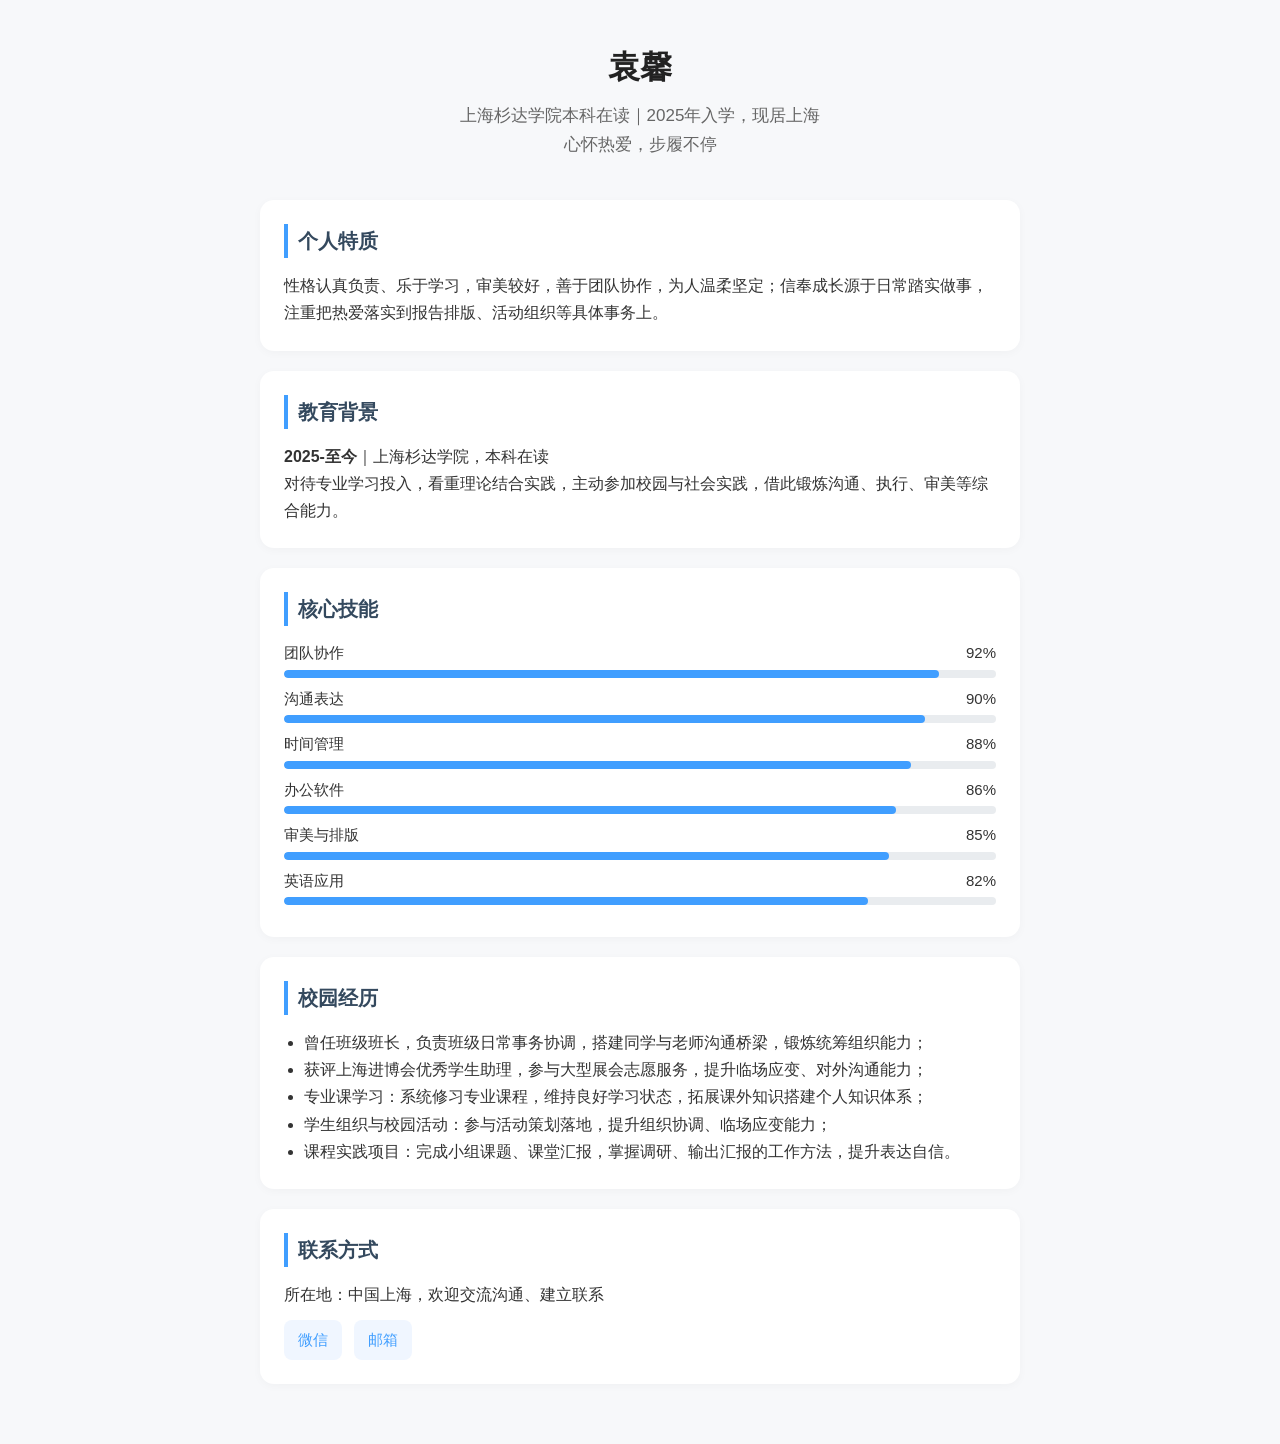
==== index.html @ 70f03233 "Add files via upload" ====
<!DOCTYPE html>
<html lang="zh-CN">
<head>
    <meta charset="UTF-8">
    <meta name="viewport" content="width=device-width, initial-scale=1.0">
    <title>袁馨 | 个人主页</title>
    <style>
        *{margin:0;padding:0;box-sizing:border-box;font-family:"Microsoft Yahei",sans-serif;}
        body{background:#f7f8fa;color:#333;line-height:1.7;max-width:800px;margin:0 auto;padding:40px 20px;}
        .header{text-align:center;margin-bottom:40px;}
        h1{font-size:32px;margin-bottom:8px;color:#222;}
        .motto{color:#666;font-size:17px;}
        .section{background:#fff;padding:24px;border-radius:14px;margin-bottom:20px;box-shadow:0 2px 10px #00000008;}
        h2{font-size:20px;margin-bottom:14px;color:#34495e;border-left:4px #409eff solid;padding-left:10px;}
        .skill-bar{margin:8px 0;}
        .skill-name{display:flex;justify-content:space-between;font-size:15px;margin-bottom:4px;}
        .bar-bg{width:100%;height:8px;background:#e9ecef;border-radius:4px;overflow:hidden;}
        .bar-fill{height:100%;background:#409eff;border-radius:4px;}
        .contact{display:flex;gap:12px;margin-top:12px;flex-wrap:wrap;}
        .contact a{padding:7px 14px;background:#f0f6ff;border-radius:8px;text-decoration:none;color:#409eff;font-size:15px;}
    </style>
</head>
<body>
    <div class="header">
        <h1>袁馨</h1>
        <p class="motto">上海杉达学院本科在读｜2025年入学，现居上海</p>
        <p class="motto">心怀热爱，步履不停</p>
    </div>

    <div class="section">
        <h2>个人特质</h2>
        <p>性格认真负责、乐于学习，审美较好，善于团队协作，为人温柔坚定；信奉成长源于日常踏实做事，注重把热爱落实到报告排版、活动组织等具体事务上。</p>
    </div>

    <div class="section">
        <h2>教育背景</h2>
        <p><strong>2025‑至今</strong>｜上海杉达学院，本科在读</p>
        <p>对待专业学习投入，看重理论结合实践，主动参加校园与社会实践，借此锻炼沟通、执行、审美等综合能力。</p>
    </div>

    <div class="section">
        <h2>核心技能</h2>
        <div class="skill-bar">
            <div class="skill-name"><span>团队协作</span><span>92%</span></div>
            <div class="bar-bg"><div class="bar-fill" style="width:92%"></div></div>
        </div>
        <div class="skill-bar">
            <div class="skill-name"><span>沟通表达</span><span>90%</span></div>
            <div class="bar-bg"><div class="bar-fill" style="width:90%"></div></div>
        </div>
        <div class="skill-bar">
            <div class="skill-name"><span>时间管理</span><span>88%</span></div>
            <div class="bar-bg"><div class="bar-fill" style="width:88%"></div></div>
        </div>
        <div class="skill-bar">
            <div class="skill-name"><span>办公软件</span><span>86%</span></div>
            <div class="bar-bg"><div class="bar-fill" style="width:86%"></div></div>
        </div>
        <div class="skill-bar">
            <div class="skill-name"><span>审美与排版</span><span>85%</span></div>
            <div class="bar-bg"><div class="bar-fill" style="width:85%"></div></div>
        </div>
        <div class="skill-bar">
            <div class="skill-name"><span>英语应用</span><span>82%</span></div>
            <div class="bar-bg"><div class="bar-fill" style="width:82%"></div></div>
        </div>
    </div>

    <div class="section">
        <h2>校园经历</h2>
        <ul style="padding-left:20px;">
            <li>曾任班级班长，负责班级日常事务协调，搭建同学与老师沟通桥梁，锻炼统筹组织能力；</li>
            <li>获评上海进博会优秀学生助理，参与大型展会志愿服务，提升临场应变、对外沟通能力；</li>
            <li>专业课学习：系统修习专业课程，维持良好学习状态，拓展课外知识搭建个人知识体系；</li>
            <li>学生组织与校园活动：参与活动策划落地，提升组织协调、临场应变能力；</li>
            <li>课程实践项目：完成小组课题、课堂汇报，掌握调研、输出汇报的工作方法，提升表达自信。</li>
        </ul>
    </div>

    <div class="section">
        <h2>联系方式</h2>
        <p>所在地：中国上海，欢迎交流沟通、建立联系</p>
        <div class="contact">
            <a href="#">微信</a>
            <a href="#">邮箱</a>
        </div>
    </div>
</body>
</html>
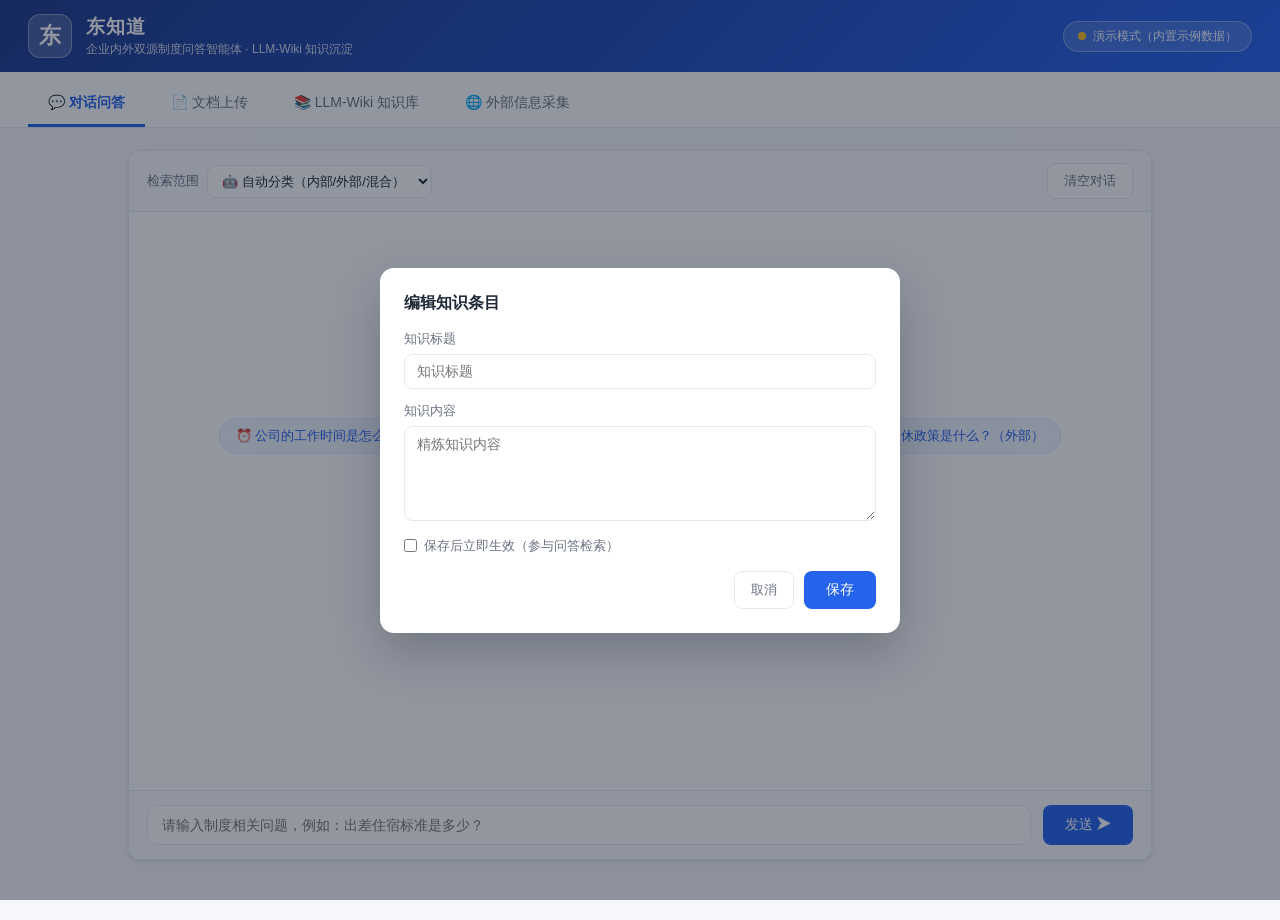
==== commit 3e2c874e: "Add Dongzhidao dual-source Q&A agent full project" ====
--- a/index.html
+++ b/index.html
@@ -1,89 +1,212 @@
 <!DOCTYPE html>
-<html lang="zh-CN">
-<head>
-    <meta charset="UTF-8">
-    <meta name="viewport" content="width=device-width, initial-scale=1.0">
-    <title>袁馨 | 个人主页</title>
-    <style>
-        *{margin:0;padding:0;box-sizing:border-box;font-family:"Microsoft Yahei",sans-serif;}
-        body{background:#f7f8fa;color:#333;line-height:1.7;max-width:800px;margin:0 auto;padding:40px 20px;}
-        .header{text-align:center;margin-bottom:40px;}
-        h1{font-size:32px;margin-bottom:8px;color:#222;}
-        .motto{color:#666;font-size:17px;}
-        .section{background:#fff;padding:24px;border-radius:14px;margin-bottom:20px;box-shadow:0 2px 10px #00000008;}
-        h2{font-size:20px;margin-bottom:14px;color:#34495e;border-left:4px #409eff solid;padding-left:10px;}
-        .skill-bar{margin:8px 0;}
-        .skill-name{display:flex;justify-content:space-between;font-size:15px;margin-bottom:4px;}
-        .bar-bg{width:100%;height:8px;background:#e9ecef;border-radius:4px;overflow:hidden;}
-        .bar-fill{height:100%;background:#409eff;border-radius:4px;}
-        .contact{display:flex;gap:12px;margin-top:12px;flex-wrap:wrap;}
-        .contact a{padding:7px 14px;background:#f0f6ff;border-radius:8px;text-decoration:none;color:#409eff;font-size:15px;}
-    </style>
+<html lang="zh-CN"><head>
+<meta charset="UTF-8">
+<meta name="viewport" content="width=device-width, initial-scale=1.0">
+<title>东知道 · 企业内外双源制度问答智能体</title>
+<link rel="stylesheet" href="css/style.css">
 </head>
 <body>
-    <div class="header">
-        <h1>袁馨</h1>
-        <p class="motto">上海杉达学院本科在读｜2025年入学，现居上海</p>
-        <p class="motto">心怀热爱，步履不停</p>
-    </div>
-
-    <div class="section">
-        <h2>个人特质</h2>
-        <p>性格认真负责、乐于学习，审美较好，善于团队协作，为人温柔坚定；信奉成长源于日常踏实做事，注重把热爱落实到报告排版、活动组织等具体事务上。</p>
-    </div>
-
-    <div class="section">
-        <h2>教育背景</h2>
-        <p><strong>2025‑至今</strong>｜上海杉达学院，本科在读</p>
-        <p>对待专业学习投入，看重理论结合实践，主动参加校园与社会实践，借此锻炼沟通、执行、审美等综合能力。</p>
-    </div>
-
-    <div class="section">
-        <h2>核心技能</h2>
-        <div class="skill-bar">
-            <div class="skill-name"><span>团队协作</span><span>92%</span></div>
-            <div class="bar-bg"><div class="bar-fill" style="width:92%"></div></div>
-        </div>
-        <div class="skill-bar">
-            <div class="skill-name"><span>沟通表达</span><span>90%</span></div>
-            <div class="bar-bg"><div class="bar-fill" style="width:90%"></div></div>
-        </div>
-        <div class="skill-bar">
-            <div class="skill-name"><span>时间管理</span><span>88%</span></div>
-            <div class="bar-bg"><div class="bar-fill" style="width:88%"></div></div>
-        </div>
-        <div class="skill-bar">
-            <div class="skill-name"><span>办公软件</span><span>86%</span></div>
-            <div class="bar-bg"><div class="bar-fill" style="width:86%"></div></div>
-        </div>
-        <div class="skill-bar">
-            <div class="skill-name"><span>审美与排版</span><span>85%</span></div>
-            <div class="bar-bg"><div class="bar-fill" style="width:85%"></div></div>
-        </div>
-        <div class="skill-bar">
-            <div class="skill-name"><span>英语应用</span><span>82%</span></div>
-            <div class="bar-bg"><div class="bar-fill" style="width:82%"></div></div>
-        </div>
-    </div>
-
-    <div class="section">
-        <h2>校园经历</h2>
-        <ul style="padding-left:20px;">
-            <li>曾任班级班长，负责班级日常事务协调，搭建同学与老师沟通桥梁，锻炼统筹组织能力；</li>
-            <li>获评上海进博会优秀学生助理，参与大型展会志愿服务，提升临场应变、对外沟通能力；</li>
-            <li>专业课学习：系统修习专业课程，维持良好学习状态，拓展课外知识搭建个人知识体系；</li>
-            <li>学生组织与校园活动：参与活动策划落地，提升组织协调、临场应变能力；</li>
-            <li>课程实践项目：完成小组课题、课堂汇报，掌握调研、输出汇报的工作方法，提升表达自信。</li>
-        </ul>
-    </div>
-
-    <div class="section">
-        <h2>联系方式</h2>
-        <p>所在地：中国上海，欢迎交流沟通、建立联系</p>
-        <div class="contact">
-            <a href="#">微信</a>
-            <a href="#">邮箱</a>
-        </div>
-    </div>
-</body>
-</html>
+
+<!-- ===================== 顶栏 ===================== -->
+<header class="topbar">
+  <div class="brand">
+    <div class="logo">东</div>
+    <div class="brand-text">
+      <h1>东知道</h1>
+      <span>企业内外双源制度问答智能体 · LLM-Wiki 知识沉淀</span>
+    </div>
+  </div>
+  <div class="mode-badge demo" id="modeBadge"><span class="dot"></span>演示模式（内置示例数据）</div>
+</header>
+
+<!-- ===================== Tab 导航 ===================== -->
+<nav class="tabs" id="tabNav">
+  <button class="tab-btn active" data-tab="chat">💬 对话问答</button>
+  <button class="tab-btn" data-tab="upload">📄 文档上传</button>
+  <button class="tab-btn" data-tab="wiki">📚 LLM-Wiki 知识库</button>
+  <button class="tab-btn" data-tab="collect">🌐 外部信息采集</button>
+</nav>
+
+<main class="layout">
+
+  <!-- ===================== Tab1 对话问答 ===================== -->
+  <section class="page active" id="page-chat">
+    <div class="chat-toolbar">
+      <div class="scope-switch">
+        <span class="label">检索范围</span>
+        <select id="chatScope">
+          <option value="auto">🤖 自动分类（内部/外部/混合）</option>
+          <option value="internal">🔒 仅内部制度库</option>
+          <option value="external">🌐 仅外部公开库</option>
+        </select>
+      </div>
+      <button class="btn-ghost" id="clearChat">清空对话</button>
+    </div>
+
+    <div class="chat-stream" id="chatStream">
+      <div class="empty-state" id="chatEmpty">
+        <div class="empty-icon">👋</div>
+        <h3>您好，我是「东知道」</h3>
+        <p>我可以回答<strong>企业内部制度</strong>与<strong>外部公开政策</strong>两类问题，所有回答均附来源溯源。</p>
+        <div class="quick-questions">
+          <button class="quick-q" data-q="公司的工作时间是怎么规定的？">⏰ 公司的工作时间是怎么规定的？</button>
+          <button class="quick-q" data-q="出差住宿报销标准是多少？">🏨 出差住宿报销标准是多少？</button>
+          <button class="quick-q" data-q="年假有几天？">🌴 年假有几天？</button>
+          <button class="quick-q" data-q="弹性退休政策是什么？">📰 弹性退休政策是什么？（外部）</button>
+          <button class="quick-q" data-q="公司对USB存储设备有什么规定？">🔐 公司对USB存储设备有什么规定？</button>
+        </div>
+      </div>
+    </div>
+
+    <div class="chat-input-bar">
+      <textarea id="chatInput" rows="1" placeholder="请输入制度相关问题，例如：出差住宿标准是多少？"></textarea>
+      <button class="btn-primary" id="sendBtn">发送 ➤</button>
+    </div>
+  </section>
+
+  <!-- ===================== Tab2 文档上传 ===================== -->
+  <section class="page" id="page-upload">
+    <div class="page-head">
+      <h2>内部制度文档上传</h2>
+      <p class="hint">支持 PDF / Word(docx) / TXT · 解析分块后存入 <strong>内部私有知识库</strong>（与外部公开库物理隔离，绝不外泄）</p>
+    </div>
+
+    <div class="dropzone" id="dropzone">
+      <div class="dz-icon">📄</div>
+      <p><strong>点击选择</strong> 或拖拽文件到此处上传</p>
+      <p class="dz-formats">.pdf　.docx　.txt　（单文件 ≤ 20MB）</p>
+      <input type="file" id="fileInput" accept=".pdf,.docx,.doc,.txt" multiple="" hidden="">
+    </div>
+
+    <div class="panel">
+      <div class="panel-head">
+        <h3>📚 内部库文档清单</h3>
+        <span class="pill" id="docCount">3 份</span>
+      </div>
+      <table class="data-table" id="docTable">
+        <thead><tr><th>文档名称</th><th>知识分块</th><th>所属库</th><th>操作</th></tr></thead>
+        <tbody id="docTbody"><tr><td>📄 考勤与休假管理制度.pdf</td><td>9 块</td><td><span class="tag internal">🔒 内部私有库</span></td><td><button class="btn-ghost btn-plain" data-del="考勤与休假管理制度.pdf">删除</button></td></tr><tr><td>📄 差旅报销管理制度.pdf</td><td>8 块</td><td><span class="tag internal">🔒 内部私有库</span></td><td><button class="btn-ghost btn-plain" data-del="差旅报销管理制度.pdf">删除</button></td></tr><tr><td>📄 信息安全管理制度.pdf</td><td>8 块</td><td><span class="tag internal">🔒 内部私有库</span></td><td><button class="btn-ghost btn-plain" data-del="信息安全管理制度.pdf">删除</button></td></tr></tbody>
+      </table>
+    </div>
+  </section>
+
+  <!-- ===================== Tab3 LLM-Wiki 知识库 ===================== -->
+  <section class="page" id="page-wiki">
+    <div class="page-head">
+      <h2>LLM-Wiki 知识库</h2>
+      <p class="hint">每轮问答自动沉淀知识条目 · <strong>待审核</strong>条目不参与检索，管理员确认<strong>生效</strong>后优先命中</p>
+    </div>
+
+    <div class="stat-cards" id="wikiStats">
+      <div class="stat-card"><span class="num" id="statTotal">2</span><span class="lbl">总条目</span></div>
+      <div class="stat-card warn"><span class="num" id="statPending">0</span><span class="lbl">待审核</span></div>
+      <div class="stat-card ok"><span class="num" id="statActive">2</span><span class="lbl">已生效</span></div>
+      <div class="stat-card"><span class="num" id="statInternal">2</span><span class="lbl">内部知识</span></div>
+      <div class="stat-card"><span class="num" id="statExternal">0</span><span class="lbl">外部知识</span></div>
+    </div>
+
+    <div class="filter-bar">
+      <div class="seg-group" id="wikiStatusFilter">
+        <button class="seg active" data-v="">全部状态</button>
+        <button class="seg" data-v="待审核">待审核</button>
+        <button class="seg" data-v="已生效">已生效</button>
+      </div>
+      <div class="seg-group" id="wikiSourceFilter">
+        <button class="seg active" data-v="">全部来源</button>
+        <button class="seg" data-v="internal">内部</button>
+        <button class="seg" data-v="external">外部</button>
+      </div>
+    </div>
+
+    <div class="wiki-list" id="wikiList"><div class="wiki-card"><div class="wiki-card-top"><h4>公司标准工作时间</h4><div class="wiki-tags"><span class="tag internal">🔒 内部</span><span class="tag active">✅ 已生效</span></div></div><div class="wiki-content">公司实行标准工时制，周一至周五工作，每日 9:00-12:00、13:30-18:00，共 7.5 小时；9:00 后到岗计迟到，月累计第 4 次起每次扣绩效 50 元。</div><div class="wiki-meta"><span>📎 来源：考勤与休假管理制度.pdf</span><span>🕒 2026-10-08 09:30:00</span></div><div class="wiki-actions"><button class="btn-ghost btn-plain" data-act="edit" data-id="wk_seed_1">✎ 编辑</button><button class="btn-ghost" data-act="delete" data-id="wk_seed_1">🗑 删除</button></div></div><div class="wiki-card"><div class="wiki-card-top"><h4>出差住宿报销限额</h4><div class="wiki-tags"><span class="tag internal">🔒 内部</span><span class="tag active">✅ 已生效</span></div></div><div class="wiki-content">住宿限额：北上广深每晚上限 600 元，省会及二线城市 450 元，其他城市 350 元；超标部分自理，会议统一安排的凭通知据实报销。</div><div class="wiki-meta"><span>📎 来源：差旅报销管理制度.pdf</span><span>🕒 2026-10-08 09:31:00</span></div><div class="wiki-actions"><button class="btn-ghost btn-plain" data-act="edit" data-id="wk_seed_2">✎ 编辑</button><button class="btn-ghost" data-act="delete" data-id="wk_seed_2">🗑 删除</button></div></div></div>
+  </section>
+
+  <!-- ===================== Tab4 外部信息采集 ===================== -->
+  <section class="page" id="page-collect">
+    <div class="page-head">
+      <h2>外部公开信息采集</h2>
+      <p class="hint">仅采集<strong>公开可访问</strong>网页 · 采集结果只入<strong>外部公开库</strong>，与内部库严格隔离</p>
+    </div>
+
+    <div class="compliance-card">
+      <strong>🛡️ 采集合规三道闸（自动执行）</strong>
+      <ul>
+        <li>① <strong>robots 协议</strong>：robots.txt 不允许抓取的站点自动跳过；</li>
+        <li>② <strong>登录墙检测</strong>：需要登录/含密码表单的页面自动跳过，不爬取私有内容；</li>
+        <li>③ <strong>正文清洗</strong>：剥离脚本/样式/导航/广告，仅保留有效正文入外部库。</li>
+      </ul>
+    </div>
+
+    <div class="panel">
+      <div class="panel-head"><h3>🎯 发起采集</h3></div>
+      <div class="collect-form">
+        <div class="form-row">
+          <label>采集关键词</label>
+          <input type="text" id="collectKeywords" placeholder="例如：2026 弹性退休 政策解读">
+        </div>
+        <div class="form-row">
+          <label>最大采集页数</label>
+          <input type="number" id="collectMaxPages" value="5" min="1" max="10">
+        </div>
+        <div class="form-row">
+          <label>手动指定公开 URL（可选，演示稳态推荐）</label>
+          <textarea id="collectUrls" rows="3" placeholder="每行一个公开网页 URL；留空则按关键词自动搜索"></textarea>
+        </div>
+        <button class="btn-primary" id="collectBtn">🌐 开始采集</button>
+        <span class="collect-status" id="collectStatus"></span>
+      </div>
+    </div>
+
+    <div class="panel">
+      <div class="panel-head"><h3>📋 本次采集结果</h3><span class="pill" id="collectResultCount"></span></div>
+      <table class="data-table">
+        <thead><tr><th>网页标题</th><th>URL</th><th>状态</th><th>入库分块</th><th>说明</th></tr></thead>
+        <tbody id="collectTbody"><tr><td colspan="5" class="table-empty">尚未采集</td></tr></tbody>
+      </table>
+    </div>
+
+    <div class="panel">
+      <div class="panel-head"><h3>🗄️ 外部公开库清单</h3><button class="btn-ghost" id="refreshExternalDocs">刷新</button></div>
+      <table class="data-table">
+        <thead><tr><th>资料名称</th><th>知识分块</th><th>所属库</th><th>类型</th></tr></thead>
+        <tbody id="externalDocsTbody"><tr><td>🌐 2026年弹性退休政策解读（示例公开页面）.html</td><td>3 块</td><td><span class="tag external">外部公开库</span></td><td>公开网络采集</td></tr><tr><td>🌐 企业数字化管理行业趋势（示例公开报告）.html</td><td>3 块</td><td><span class="tag external">外部公开库</span></td><td>公开网络采集</td></tr></tbody>
+      </table>
+    </div>
+  </section>
+</main>
+
+<!-- ===================== Wiki 编辑弹窗 ===================== -->
+<div class="modal-mask" id="wikiModal" hidden="">
+  <div class="modal">
+    <h3 id="wikiModalTitle">编辑知识条目</h3>
+    <div class="form-row">
+      <label>知识标题</label>
+      <input type="text" id="wikiEditTitle" placeholder="知识标题">
+    </div>
+    <div class="form-row">
+      <label>知识内容</label>
+      <textarea id="wikiEditContent" rows="5" placeholder="精炼知识内容"></textarea>
+    </div>
+    <div class="checkbox-row">
+      <input type="checkbox" id="wikiEditActivate">
+      <label for="wikiEditActivate">保存后立即生效（参与问答检索）</label>
+    </div>
+    <div class="modal-actions">
+      <button class="btn-ghost" id="wikiEditCancel">取消</button>
+      <button class="btn-primary" id="wikiEditSave">保存</button>
+    </div>
+  </div>
+</div>
+
+<div class="toast" id="toast" hidden="">✅ 已保存</div>
+
+<script src="js/config.js"></script>
+<script src="js/mock.js"></script>
+<script src="js/app.js"></script>
+<script src="js/chat.js"></script>
+<script src="js/upload.js"></script>
+<script src="js/wiki.js"></script>
+<script src="js/collector.js"></script>
+
+
+</body></html>
--- a/css/style.css
+++ b/css/style.css
@@ -0,0 +1,323 @@
+/* ============================================================
+   东知道 · 企业内外双源制度问答智能体 —— 演示原型样式
+   浅色企业风 | 内部=蓝 | 外部=橙 | 待审核=琥珀 | 已生效=绿
+   ============================================================ */
+:root {
+  --primary: #2563eb;
+  --primary-dark: #1e40af;
+  --primary-light: #eff6ff;
+  --bg: #f5f7fb;
+  --card: #ffffff;
+  --border: #e5e9f2;
+  --text: #1f2937;
+  --text-2: #6b7280;
+  --internal: #2563eb;
+  --internal-bg: #eff6ff;
+  --external: #ea580c;
+  --external-bg: #fff7ed;
+  --pending: #b45309;
+  --pending-bg: #fef3c7;
+  --active: #15803d;
+  --active-bg: #dcfce7;
+  --danger: #dc2626;
+  --radius: 12px;
+  --shadow: 0 1px 3px rgba(15, 23, 42, .08), 0 4px 14px rgba(15, 23, 42, .05);
+}
+* { margin: 0; padding: 0; box-sizing: border-box; }
+body {
+  font-family: "PingFang SC", "Microsoft YaHei", "Segoe UI", sans-serif;
+  background: var(--bg); color: var(--text); font-size: 14px;
+}
+
+/* ---------------- 顶栏 ---------------- */
+.topbar {
+  display: flex; align-items: center; justify-content: space-between;
+  padding: 14px 28px; background: linear-gradient(135deg, #1e3a8a, #2563eb);
+  color: #fff; box-shadow: var(--shadow);
+}
+.brand { display: flex; align-items: center; gap: 14px; }
+.logo {
+  width: 44px; height: 44px; border-radius: 12px; background: rgba(255,255,255,.18);
+  display: flex; align-items: center; justify-content: center;
+  font-size: 22px; font-weight: 700; border: 1px solid rgba(255,255,255,.35);
+}
+.brand-text h1 { font-size: 19px; letter-spacing: 1px; }
+.brand-text span { font-size: 12px; opacity: .82; }
+.mode-badge {
+  display: flex; align-items: center; gap: 7px;
+  background: rgba(255,255,255,.15); border: 1px solid rgba(255,255,255,.3);
+  padding: 6px 14px; border-radius: 999px; font-size: 12px;
+}
+.mode-badge .dot { width: 8px; height: 8px; border-radius: 50%; background: #fbbf24; }
+.mode-badge.live .dot { background: #4ade80; }
+.mode-badge.demo .dot { background: #fbbf24; }
+
+/* ---------------- Tab 导航 ---------------- */
+.tabs {
+  display: flex; gap: 6px; padding: 10px 28px 0; background: var(--card);
+  border-bottom: 1px solid var(--border); position: sticky; top: 0; z-index: 20;
+}
+.tab-btn {
+  border: none; background: none; padding: 12px 20px; font-size: 14px;
+  color: var(--text-2); cursor: pointer; border-bottom: 3px solid transparent;
+  transition: all .15s;
+}
+.tab-btn:hover { color: var(--primary); }
+.tab-btn.active { color: var(--primary); font-weight: 600; border-bottom-color: var(--primary); }
+
+/* ---------------- 布局 ---------------- */
+.layout { max-width: 1080px; margin: 0 auto; padding: 22px 28px 60px; }
+.page { display: none; }
+.page.active { display: block; animation: fadeIn .25s ease; }
+@keyframes fadeIn { from { opacity: 0; transform: translateY(6px); } to { opacity: 1; } }
+
+.page-head { margin-bottom: 16px; }
+.page-head h2 { font-size: 18px; margin-bottom: 5px; }
+.hint { color: var(--text-2); font-size: 13px; }
+.hint strong { color: var(--internal); }
+.hint strong.ext { color: var(--external); }
+
+/* ---------------- 通用组件 ---------------- */
+.panel {
+  background: var(--card); border: 1px solid var(--border);
+  border-radius: var(--radius); padding: 18px 20px; margin-bottom: 18px;
+  box-shadow: var(--shadow);
+}
+.panel-head { display: flex; justify-content: space-between; align-items: center; margin-bottom: 14px; }
+.panel-head h3 { font-size: 15px; }
+.pill {
+  background: var(--primary-light); color: var(--primary);
+  padding: 3px 12px; border-radius: 999px; font-size: 12px; font-weight: 600;
+}
+.btn-primary {
+  background: var(--primary); color: #fff; border: none; border-radius: 8px;
+  padding: 10px 22px; font-size: 14px; cursor: pointer; transition: background .15s;
+}
+.btn-primary:hover { background: var(--primary-dark); }
+.btn-primary:disabled { background: #93c5fd; cursor: not-allowed; }
+.btn-ghost {
+  background: var(--card); color: var(--text-2); border: 1px solid var(--border);
+  border-radius: 8px; padding: 8px 16px; font-size: 13px; cursor: pointer;
+}
+.btn-ghost:hover { color: var(--danger); border-color: var(--danger); }
+.btn-plain:hover { color: var(--primary); border-color: var(--primary); }
+
+.tag {
+  display: inline-flex; align-items: center; gap: 4px;
+  padding: 2px 10px; border-radius: 999px; font-size: 12px; font-weight: 600;
+}
+.tag.internal, .tag-internal { background: var(--internal-bg); color: var(--internal); }
+.tag.external, .tag-external { background: var(--external-bg); color: var(--external); }
+.tag.pending { background: var(--pending-bg); color: var(--pending); }
+.tag.active  { background: var(--active-bg);  color: var(--active); }
+
+/* ---------------- 表格 ---------------- */
+.data-table { width: 100%; border-collapse: collapse; }
+.data-table th {
+  text-align: left; font-size: 12px; color: var(--text-2); font-weight: 600;
+  padding: 9px 10px; border-bottom: 1px solid var(--border); background: #fafbfe;
+}
+.data-table td { padding: 11px 10px; border-bottom: 1px solid var(--border); font-size: 13px; }
+.data-table tr:last-child td { border-bottom: none; }
+.table-empty { text-align: center; color: var(--text-2); padding: 26px 0 !important; }
+.url-cell { max-width: 280px; overflow: hidden; text-overflow: ellipsis; white-space: nowrap; color: var(--text-2); }
+
+/* ---------------- Tab1 对话 ---------------- */
+#page-chat {
+  background: var(--card); border: 1px solid var(--border); border-radius: var(--radius);
+  box-shadow: var(--shadow); overflow: hidden; display: flex; flex-direction: column;
+  height: calc(100vh - 190px); min-height: 560px;
+}
+.chat-toolbar {
+  display: flex; justify-content: space-between; align-items: center;
+  padding: 12px 18px; border-bottom: 1px solid var(--border); background: #fafbfe;
+}
+.scope-switch { display: flex; align-items: center; gap: 8px; }
+.scope-switch .label { font-size: 13px; color: var(--text-2); }
+.scope-switch select {
+  border: 1px solid var(--border); border-radius: 8px; padding: 7px 10px;
+  font-size: 13px; background: #fff; color: var(--text); cursor: pointer;
+}
+.chat-stream { flex: 1; overflow-y: auto; padding: 22px; }
+
+.empty-state { text-align: center; padding: 48px 20px; color: var(--text-2); }
+.empty-icon { font-size: 42px; margin-bottom: 12px; }
+.empty-state h3 { color: var(--text); margin-bottom: 8px; font-size: 17px; }
+.empty-state p { font-size: 13px; line-height: 1.7; }
+.quick-questions { display: flex; flex-wrap: wrap; gap: 10px; justify-content: center; margin-top: 22px; }
+.quick-q {
+  background: var(--primary-light); color: var(--primary); border: 1px solid #dbeafe;
+  border-radius: 999px; padding: 8px 16px; font-size: 13px; cursor: pointer; transition: all .15s;
+}
+.quick-q:hover { background: var(--primary); color: #fff; }
+
+.msg { display: flex; margin-bottom: 20px; gap: 12px; }
+.msg.user { flex-direction: row-reverse; }
+.avatar {
+  width: 34px; height: 34px; border-radius: 50%; flex-shrink: 0;
+  display: flex; align-items: center; justify-content: center; font-size: 15px; color: #fff;
+}
+.msg.bot .avatar { background: linear-gradient(135deg, #1e3a8a, #2563eb); }
+.msg.user .avatar { background: #64748b; }
+.bubble { max-width: 76%; }
+.msg.user .bubble {
+  background: var(--primary); color: #fff; padding: 11px 16px;
+  border-radius: 14px 2px 14px 14px; line-height: 1.7;
+}
+.msg.bot .bubble {
+  background: #fff; border: 1px solid var(--border); padding: 14px 16px;
+  border-radius: 2px 14px 14px 14px; line-height: 1.75; box-shadow: var(--shadow); width: 100%;
+}
+.answer-text { white-space: pre-wrap; word-break: break-word; }
+.answer-text.dim { color: var(--text-2); font-style: italic; }
+
+.wiki-hit-badge {
+  display: inline-flex; align-items: center; gap: 5px; margin-bottom: 10px;
+  background: var(--active-bg); color: var(--active); border-radius: 999px;
+  font-size: 12px; font-weight: 600; padding: 3px 12px;
+}
+
+.sources { margin-top: 13px; border-top: 1px dashed var(--border); padding-top: 11px; }
+.sources-title { font-size: 12px; font-weight: 700; color: var(--text-2); margin-bottom: 8px; }
+.source-item {
+  display: flex; align-items: center; gap: 8px; font-size: 12.5px;
+  padding: 7px 10px; border-radius: 8px; margin-bottom: 5px; background: #fafbfe;
+}
+.source-item .ref { flex: 1; overflow: hidden; text-overflow: ellipsis; white-space: nowrap; }
+.source-item .score { color: var(--text-2); font-size: 11px; }
+.source-item.kind-wiki { outline: 1px solid #bbf7d0; }
+
+.external-disclaimer {
+  margin-top: 11px; padding: 9px 12px; border-radius: 8px;
+  background: var(--external-bg); border: 1px dashed #fdba74;
+  color: var(--external); font-size: 12.5px; font-weight: 600; line-height: 1.6;
+}
+.compliance-note { margin-top: 8px; font-size: 11.5px; color: var(--text-2); }
+
+.wiki-candidate-note {
+  margin-top: 11px; display: flex; align-items: center; justify-content: space-between; gap: 10px;
+  background: linear-gradient(90deg, #fefce8, #fef9c3); border: 1px solid #fde68a;
+  border-radius: 8px; padding: 9px 12px; font-size: 12.5px; color: #854d0e;
+}
+.wiki-candidate-note button {
+  background: none; border: 1px solid #f59e0b; color: #b45309; border-radius: 6px;
+  padding: 4px 10px; font-size: 12px; cursor: pointer; white-space: nowrap;
+}
+.wiki-candidate-note button:hover { background: #fde68a; }
+
+.chat-input-bar {
+  display: flex; gap: 12px; padding: 14px 18px;
+  border-top: 1px solid var(--border); background: #fafbfe;
+}
+.chat-input-bar textarea {
+  flex: 1; border: 1px solid var(--border); border-radius: 10px; padding: 11px 14px;
+  font-size: 14px; resize: none; font-family: inherit; outline: none; max-height: 120px;
+}
+.chat-input-bar textarea:focus { border-color: var(--primary); }
+
+.typing { display: inline-flex; gap: 4px; padding: 6px 2px; }
+.typing span {
+  width: 7px; height: 7px; background: #b6c5e8; border-radius: 50%;
+  animation: blink 1.2s infinite;
+}
+.typing span:nth-child(2) { animation-delay: .2s; }
+.typing span:nth-child(3) { animation-delay: .4s; }
+@keyframes blink { 0%, 80%, 100% { opacity: .25; } 40% { opacity: 1; } }
+
+/* ---------------- Tab2 上传 ---------------- */
+.dropzone {
+  border: 2px dashed #c7d4f0; border-radius: var(--radius); background: var(--card);
+  padding: 42px 20px; text-align: center; cursor: pointer; margin-bottom: 18px;
+  transition: all .2s; color: var(--text-2);
+}
+.dropzone:hover, .dropzone.dragover {
+  border-color: var(--primary); background: var(--primary-light); color: var(--primary);
+}
+.dz-icon { font-size: 38px; margin-bottom: 10px; }
+.dz-formats { margin-top: 8px; font-size: 12px; letter-spacing: 1px; }
+
+/* ---------------- Tab3 Wiki ---------------- */
+.stat-cards { display: grid; grid-template-columns: repeat(5, 1fr); gap: 12px; margin-bottom: 18px; }
+.stat-card {
+  background: var(--card); border: 1px solid var(--border); border-radius: var(--radius);
+  padding: 14px; text-align: center; box-shadow: var(--shadow);
+}
+.stat-card .num { font-size: 24px; font-weight: 700; display: block; }
+.stat-card .lbl { font-size: 12px; color: var(--text-2); }
+.stat-card.ok .num { color: var(--active); }
+.stat-card.warn .num { color: var(--pending); }
+
+.filter-bar { display: flex; justify-content: space-between; margin-bottom: 14px; }
+.seg-group { display: flex; background: var(--card); border: 1px solid var(--border); border-radius: 8px; overflow: hidden; }
+.seg {
+  border: none; background: none; padding: 7px 16px; font-size: 13px;
+  color: var(--text-2); cursor: pointer;
+}
+.seg.active { background: var(--primary); color: #fff; }
+
+.wiki-list { display: grid; gap: 12px; }
+.wiki-card {
+  background: var(--card); border: 1px solid var(--border); border-radius: var(--radius);
+  padding: 16px 18px; box-shadow: var(--shadow);
+}
+.wiki-card-top { display: flex; justify-content: space-between; align-items: flex-start; gap: 10px; margin-bottom: 8px; }
+.wiki-card h4 { font-size: 15px; line-height: 1.5; }
+.wiki-tags { display: flex; gap: 6px; flex-shrink: 0; }
+.wiki-content { color: var(--text-2); line-height: 1.75; margin-bottom: 10px; }
+.wiki-meta { font-size: 12px; color: var(--text-2); display: flex; flex-wrap: wrap; gap: 14px; margin-bottom: 12px; }
+.wiki-actions { display: flex; gap: 8px; flex-wrap: wrap; }
+.wiki-actions .btn-ghost { padding: 5px 13px; font-size: 12px; }
+.btn-approve { color: var(--active) !important; border-color: #86efac !important; }
+.btn-approve:hover { background: var(--active-bg) !important; }
+
+/* ---------------- Tab4 采集 ---------------- */
+.compliance-card {
+  background: linear-gradient(135deg, #f0fdf4, #ecfdf5); border: 1px solid #bbf7d0;
+  border-radius: var(--radius); padding: 15px 18px; margin-bottom: 18px;
+}
+.compliance-card strong { color: var(--active); font-size: 13.5px; }
+.compliance-card ul { margin: 9px 0 0 18px; }
+.compliance-card li { font-size: 13px; color: var(--text-2); line-height: 2; }
+.compliance-card li strong { color: var(--text); }
+
+.collect-form .form-row { margin-bottom: 13px; }
+.form-row label { display: block; font-size: 13px; color: var(--text-2); margin-bottom: 6px; }
+.form-row input, .form-row textarea {
+  width: 100%; border: 1px solid var(--border); border-radius: 8px;
+  padding: 9px 12px; font-size: 13.5px; font-family: inherit; outline: none;
+}
+.form-row input:focus, .form-row textarea:focus { border-color: var(--primary); }
+.form-row input[type="number"] { max-width: 160px; }
+.collect-status { margin-left: 12px; font-size: 13px; color: var(--text-2); }
+.status-ok { color: var(--active); font-weight: 600; }
+.status-skip { color: var(--pending); }
+
+/* ---------------- 弹窗 / Toast ---------------- */
+.modal-mask {
+  position: fixed; inset: 0; background: rgba(15, 23, 42, .45);
+  display: flex; align-items: center; justify-content: center; z-index: 100;
+}
+.modal {
+  background: var(--card); border-radius: 14px; padding: 24px; width: 520px;
+  max-width: 92vw; box-shadow: 0 20px 50px rgba(15, 23, 42, .25);
+}
+.modal h3 { margin-bottom: 16px; }
+.modal .form-row { margin-bottom: 13px; }
+.checkbox-row { display: flex; align-items: center; gap: 7px; font-size: 13px; color: var(--text-2); margin-bottom: 16px; }
+.modal-actions { display: flex; justify-content: flex-end; gap: 10px; }
+
+.toast {
+  position: fixed; top: 76px; left: 50%; transform: translateX(-50%);
+  background: #1f2937; color: #fff; padding: 10px 22px; border-radius: 999px;
+  font-size: 13.5px; z-index: 200; box-shadow: var(--shadow);
+  animation: fadeIn .2s ease;
+}
+
+/* ---------------- 响应式 ---------------- */
+@media (max-width: 760px) {
+  .stat-cards { grid-template-columns: repeat(3, 1fr); }
+  .bubble { max-width: 90%; }
+  .tabs { padding: 8px 10px 0; }
+  .tab-btn { padding: 11px 10px; font-size: 13px; }
+  .layout { padding: 16px 12px 40px; }
+}
